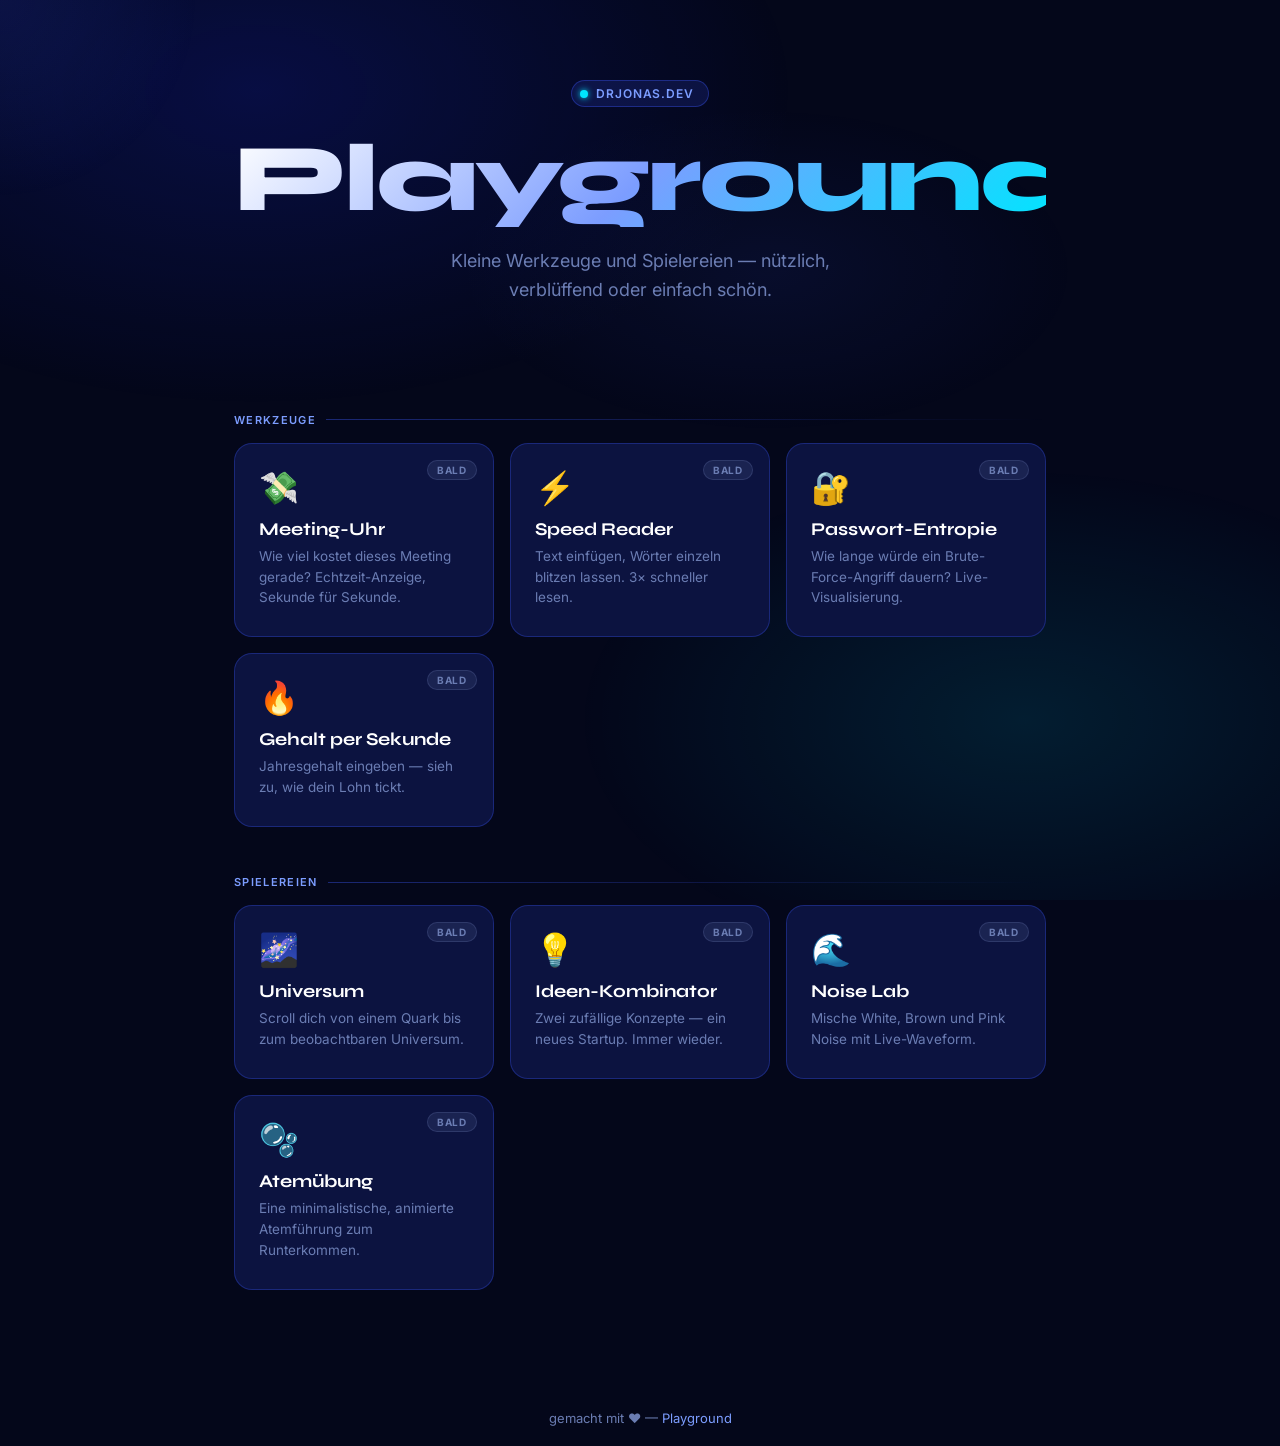
==== index.html @ 652d84ad "feat: add Playground homepage (neal.fun-style, blue design)" ====
<!DOCTYPE html>
<html lang="de">
<head>
  <meta charset="UTF-8" />
  <meta name="viewport" content="width=device-width, initial-scale=1.0" />
  <title>Playground</title>
  <style>
    @import url('https://fonts.googleapis.com/css2?family=Syne:wght@700;800&family=Inter:wght@400;500;600&display=swap');

    *, *::before, *::after { box-sizing: border-box; margin: 0; padding: 0; }

    :root {
      --bg:        #04071a;
      --bg2:       #080e2e;
      --blue-1:    #1a2fff;
      --blue-2:    #3d5afe;
      --blue-3:    #7c9dff;
      --blue-4:    #b0c4ff;
      --accent:    #00e5ff;
      --text:      #e8eeff;
      --muted:     #6b7db3;
      --card-bg:   #0c1340;
      --card-border: rgba(61, 90, 254, 0.3);
    }

    html { scroll-behavior: smooth; }

    body {
      background: var(--bg);
      color: var(--text);
      font-family: 'Inter', sans-serif;
      min-height: 100vh;
      overflow-x: hidden;
    }

    /* ── background blobs ── */
    body::before {
      content: '';
      position: fixed;
      inset: 0;
      background:
        radial-gradient(ellipse 60% 50% at 20% 10%, rgba(26,47,255,.18) 0%, transparent 70%),
        radial-gradient(ellipse 50% 40% at 80% 80%, rgba(0,229,255,.10) 0%, transparent 70%),
        radial-gradient(ellipse 40% 30% at 60% 30%, rgba(61,90,254,.08) 0%, transparent 60%);
      pointer-events: none;
      z-index: 0;
    }

    /* ── stars ── */
    .stars {
      position: fixed;
      inset: 0;
      pointer-events: none;
      z-index: 0;
    }
    .star {
      position: absolute;
      border-radius: 50%;
      background: #fff;
      opacity: 0;
      animation: twinkle var(--d, 4s) var(--delay, 0s) infinite;
    }
    @keyframes twinkle {
      0%, 100% { opacity: 0; }
      50%       { opacity: var(--op, .6); }
    }

    /* ── layout ── */
    .wrapper {
      position: relative;
      z-index: 1;
      max-width: 860px;
      margin: 0 auto;
      padding: 0 24px 80px;
    }

    /* ── header ── */
    header {
      text-align: center;
      padding: 80px 0 60px;
    }

    .logo-chip {
      display: inline-flex;
      align-items: center;
      gap: 8px;
      background: rgba(61,90,254,.15);
      border: 1px solid rgba(61,90,254,.35);
      border-radius: 999px;
      padding: 5px 14px 5px 8px;
      font-size: 12px;
      font-weight: 600;
      letter-spacing: .08em;
      color: var(--blue-3);
      text-transform: uppercase;
      margin-bottom: 24px;
    }
    .logo-chip .dot {
      width: 8px; height: 8px;
      border-radius: 50%;
      background: var(--accent);
      box-shadow: 0 0 6px var(--accent);
      animation: pulse 2s ease-in-out infinite;
    }
    @keyframes pulse {
      0%, 100% { transform: scale(1); opacity: 1; }
      50%       { transform: scale(1.4); opacity: .7; }
    }

    h1 {
      font-family: 'Syne', sans-serif;
      font-size: clamp(52px, 10vw, 96px);
      font-weight: 800;
      line-height: 1;
      letter-spacing: -.03em;
      background: linear-gradient(135deg, #fff 0%, var(--blue-3) 50%, var(--accent) 100%);
      -webkit-background-clip: text;
      -webkit-text-fill-color: transparent;
      background-clip: text;
      margin-bottom: 20px;
    }

    .tagline {
      font-size: 18px;
      color: var(--muted);
      max-width: 420px;
      margin: 0 auto;
      line-height: 1.6;
    }

    /* ── section label ── */
    .section-label {
      font-size: 11px;
      font-weight: 600;
      letter-spacing: .12em;
      text-transform: uppercase;
      color: var(--blue-3);
      margin: 48px 0 16px;
      display: flex;
      align-items: center;
      gap: 10px;
    }
    .section-label::after {
      content: '';
      flex: 1;
      height: 1px;
      background: linear-gradient(90deg, rgba(61,90,254,.4), transparent);
    }

    /* ── card grid ── */
    .grid {
      display: grid;
      grid-template-columns: repeat(auto-fill, minmax(240px, 1fr));
      gap: 16px;
    }

    .card {
      position: relative;
      background: var(--card-bg);
      border: 1px solid var(--card-border);
      border-radius: 18px;
      padding: 28px 24px;
      cursor: pointer;
      text-decoration: none;
      color: inherit;
      overflow: hidden;
      transition: transform .2s ease, border-color .2s ease, box-shadow .2s ease;
      display: block;
    }
    .card::before {
      content: '';
      position: absolute;
      inset: 0;
      background: linear-gradient(135deg, rgba(61,90,254,.06) 0%, transparent 60%);
      opacity: 0;
      transition: opacity .25s;
    }
    .card:hover {
      transform: translateY(-4px);
      border-color: rgba(61,90,254,.7);
      box-shadow: 0 8px 32px rgba(26,47,255,.2), 0 0 0 1px rgba(0,229,255,.08);
    }
    .card:hover::before { opacity: 1; }

    /* glow corner on hover */
    .card::after {
      content: '';
      position: absolute;
      top: -40px; right: -40px;
      width: 120px; height: 120px;
      border-radius: 50%;
      background: radial-gradient(circle, var(--accent) 0%, transparent 70%);
      opacity: 0;
      transition: opacity .3s;
      pointer-events: none;
    }
    .card:hover::after { opacity: .07; }

    .card-icon {
      font-size: 32px;
      margin-bottom: 14px;
      display: block;
      line-height: 1;
    }

    .card-title {
      font-family: 'Syne', sans-serif;
      font-size: 18px;
      font-weight: 700;
      color: #fff;
      margin-bottom: 6px;
    }

    .card-desc {
      font-size: 13.5px;
      color: var(--muted);
      line-height: 1.55;
    }

    .card-badge {
      position: absolute;
      top: 16px; right: 16px;
      font-size: 10px;
      font-weight: 700;
      letter-spacing: .08em;
      text-transform: uppercase;
      padding: 3px 9px;
      border-radius: 999px;
    }
    .badge-soon {
      background: rgba(107,125,179,.15);
      color: var(--muted);
      border: 1px solid rgba(107,125,179,.25);
    }
    .badge-new {
      background: rgba(0,229,255,.12);
      color: var(--accent);
      border: 1px solid rgba(0,229,255,.3);
    }

    /* ── footer ── */
    footer {
      text-align: center;
      padding: 40px 0 20px;
      font-size: 13px;
      color: var(--muted);
      position: relative;
      z-index: 1;
    }
    footer a {
      color: var(--blue-3);
      text-decoration: none;
    }
    footer a:hover { text-decoration: underline; }

    /* ── floating orb cursor highlight ── */
    .cursor-glow {
      position: fixed;
      width: 400px; height: 400px;
      border-radius: 50%;
      background: radial-gradient(circle, rgba(61,90,254,.12) 0%, transparent 70%);
      pointer-events: none;
      transform: translate(-50%, -50%);
      transition: left .15s ease, top .15s ease;
      z-index: 0;
    }
  </style>
</head>
<body>

<!-- star field -->
<div class="stars" id="stars"></div>

<!-- cursor glow -->
<div class="cursor-glow" id="glow"></div>

<div class="wrapper">
  <header>
    <div class="logo-chip"><span class="dot"></span>drjonas.dev</div>
    <h1>Playground</h1>
    <p class="tagline">Kleine Werkzeuge und Spielereien — nützlich, verblüffend oder einfach schön.</p>
  </header>

  <!-- TOOLS -->
  <div class="section-label">Werkzeuge</div>
  <div class="grid">

    <a class="card" href="#">
      <span class="card-icon">💸</span>
      <div class="card-title">Meeting-Uhr</div>
      <p class="card-desc">Wie viel kostet dieses Meeting gerade? Echtzeit-Anzeige, Sekunde für Sekunde.</p>
      <span class="card-badge badge-soon">Bald</span>
    </a>

    <a class="card" href="#">
      <span class="card-icon">⚡</span>
      <div class="card-title">Speed Reader</div>
      <p class="card-desc">Text einfügen, Wörter einzeln blitzen lassen. 3× schneller lesen.</p>
      <span class="card-badge badge-soon">Bald</span>
    </a>

    <a class="card" href="#">
      <span class="card-icon">🔐</span>
      <div class="card-title">Passwort-Entropie</div>
      <p class="card-desc">Wie lange würde ein Brute-Force-Angriff dauern? Live-Visualisierung.</p>
      <span class="card-badge badge-soon">Bald</span>
    </a>

    <a class="card" href="#">
      <span class="card-icon">🔥</span>
      <div class="card-title">Gehalt per Sekunde</div>
      <p class="card-desc">Jahresgehalt eingeben — sieh zu, wie dein Lohn tickt.</p>
      <span class="card-badge badge-soon">Bald</span>
    </a>

  </div>

  <!-- SPIELEREIEN -->
  <div class="section-label">Spielereien</div>
  <div class="grid">

    <a class="card" href="#">
      <span class="card-icon">🌌</span>
      <div class="card-title">Universum</div>
      <p class="card-desc">Scroll dich von einem Quark bis zum beobachtbaren Universum.</p>
      <span class="card-badge badge-soon">Bald</span>
    </a>

    <a class="card" href="#">
      <span class="card-icon">💡</span>
      <div class="card-title">Ideen-Kombinator</div>
      <p class="card-desc">Zwei zufällige Konzepte — ein neues Startup. Immer wieder.</p>
      <span class="card-badge badge-soon">Bald</span>
    </a>

    <a class="card" href="#">
      <span class="card-icon">🌊</span>
      <div class="card-title">Noise Lab</div>
      <p class="card-desc">Mische White, Brown und Pink Noise mit Live-Waveform.</p>
      <span class="card-badge badge-soon">Bald</span>
    </a>

    <a class="card" href="#">
      <span class="card-icon">🫧</span>
      <div class="card-title">Atemübung</div>
      <p class="card-desc">Eine minimalistische, animierte Atemführung zum Runterkommen.</p>
      <span class="card-badge badge-soon">Bald</span>
    </a>

  </div>
</div>

<footer>
  gemacht mit ♥ &mdash; <a href="#">Playground</a>
</footer>

<script>
  // ── star field ──
  const starsEl = document.getElementById('stars');
  for (let i = 0; i < 120; i++) {
    const s = document.createElement('div');
    s.className = 'star';
    const size = Math.random() * 2.5 + .5;
    s.style.cssText = `
      left:${Math.random()*100}%;
      top:${Math.random()*100}%;
      width:${size}px;
      height:${size}px;
      --d:${(Math.random()*5+3).toFixed(1)}s;
      --delay:${(Math.random()*6).toFixed(1)}s;
      --op:${(Math.random()*.5+.2).toFixed(2)};
    `;
    starsEl.appendChild(s);
  }

  // ── cursor glow ──
  const glow = document.getElementById('glow');
  document.addEventListener('mousemove', e => {
    glow.style.left = e.clientX + 'px';
    glow.style.top  = e.clientY + 'px';
  });
</script>
</body>
</html>
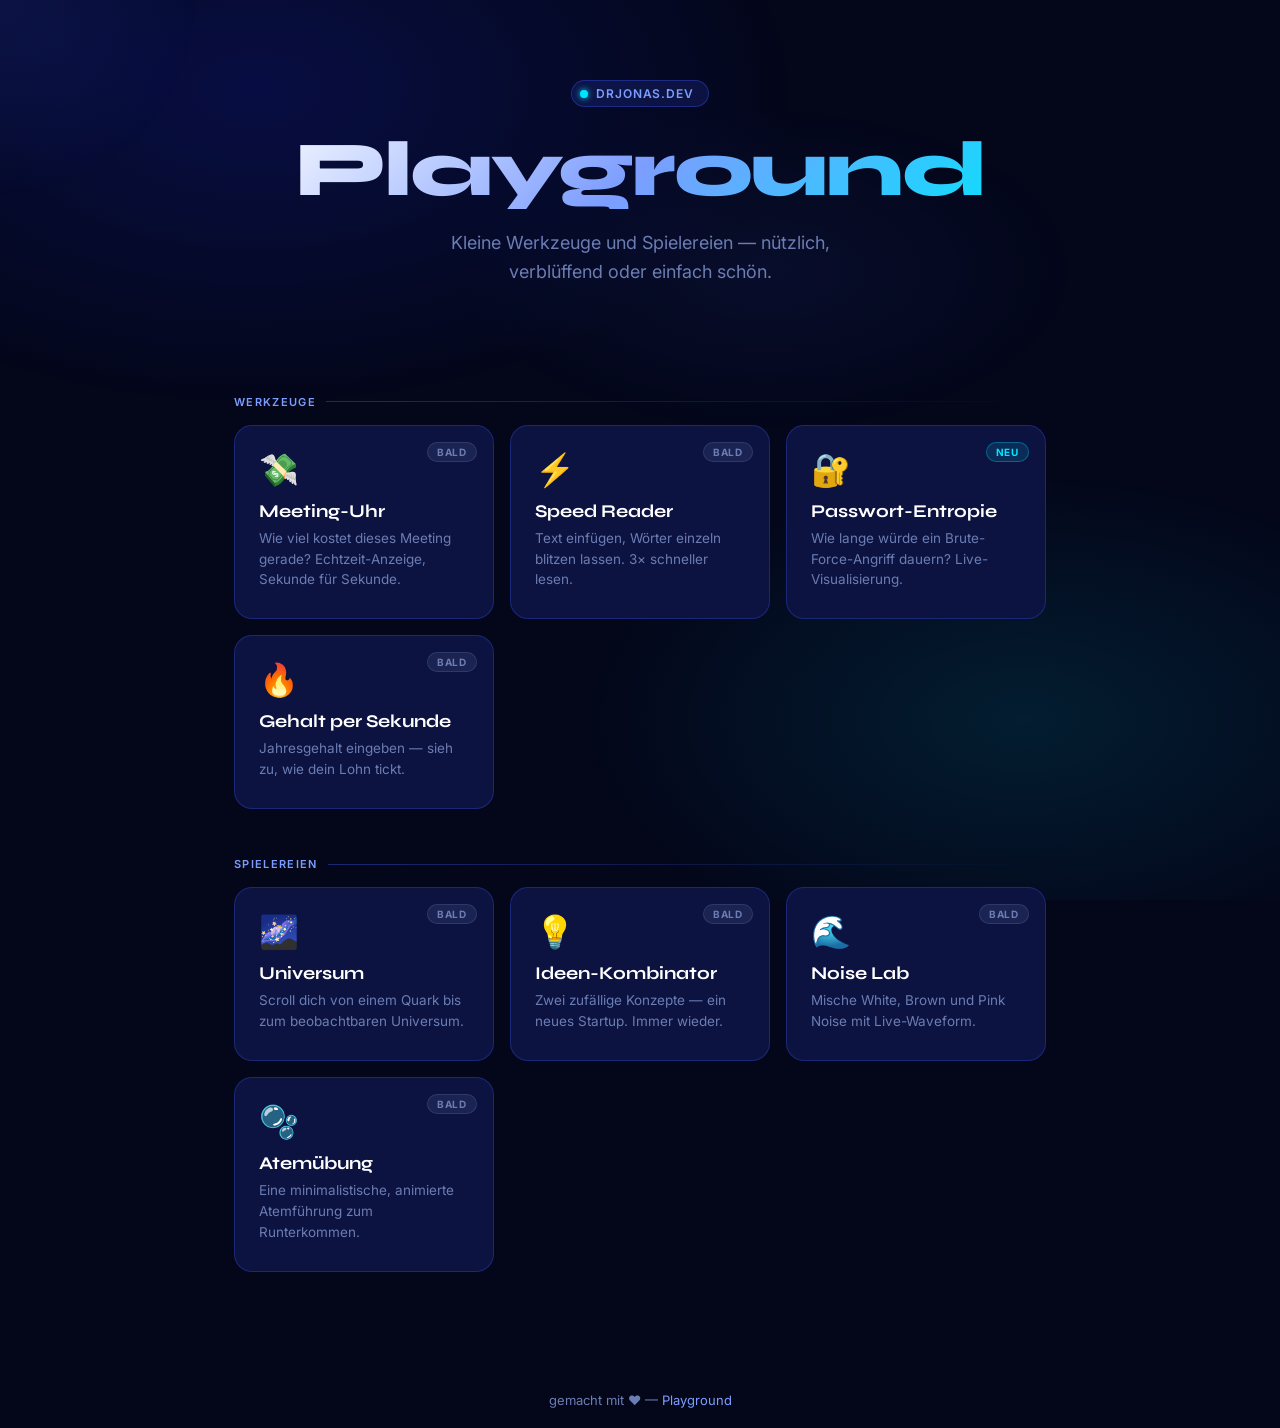
==== commit 829ea60f: "password-entropie" ====
--- a/index.html
+++ b/index.html
@@ -4,267 +4,7 @@
   <meta charset="UTF-8" />
   <meta name="viewport" content="width=device-width, initial-scale=1.0" />
   <title>Playground</title>
-  <style>
-    @import url('https://fonts.googleapis.com/css2?family=Syne:wght@700;800&family=Inter:wght@400;500;600&display=swap');
-
-    *, *::before, *::after { box-sizing: border-box; margin: 0; padding: 0; }
-
-    :root {
-      --bg:        #04071a;
-      --bg2:       #080e2e;
-      --blue-1:    #1a2fff;
-      --blue-2:    #3d5afe;
-      --blue-3:    #7c9dff;
-      --blue-4:    #b0c4ff;
-      --accent:    #00e5ff;
-      --text:      #e8eeff;
-      --muted:     #6b7db3;
-      --card-bg:   #0c1340;
-      --card-border: rgba(61, 90, 254, 0.3);
-    }
-
-    html { scroll-behavior: smooth; }
-
-    body {
-      background: var(--bg);
-      color: var(--text);
-      font-family: 'Inter', sans-serif;
-      min-height: 100vh;
-      overflow-x: hidden;
-    }
-
-    /* ── background blobs ── */
-    body::before {
-      content: '';
-      position: fixed;
-      inset: 0;
-      background:
-        radial-gradient(ellipse 60% 50% at 20% 10%, rgba(26,47,255,.18) 0%, transparent 70%),
-        radial-gradient(ellipse 50% 40% at 80% 80%, rgba(0,229,255,.10) 0%, transparent 70%),
-        radial-gradient(ellipse 40% 30% at 60% 30%, rgba(61,90,254,.08) 0%, transparent 60%);
-      pointer-events: none;
-      z-index: 0;
-    }
-
-    /* ── stars ── */
-    .stars {
-      position: fixed;
-      inset: 0;
-      pointer-events: none;
-      z-index: 0;
-    }
-    .star {
-      position: absolute;
-      border-radius: 50%;
-      background: #fff;
-      opacity: 0;
-      animation: twinkle var(--d, 4s) var(--delay, 0s) infinite;
-    }
-    @keyframes twinkle {
-      0%, 100% { opacity: 0; }
-      50%       { opacity: var(--op, .6); }
-    }
-
-    /* ── layout ── */
-    .wrapper {
-      position: relative;
-      z-index: 1;
-      max-width: 860px;
-      margin: 0 auto;
-      padding: 0 24px 80px;
-    }
-
-    /* ── header ── */
-    header {
-      text-align: center;
-      padding: 80px 0 60px;
-    }
-
-    .logo-chip {
-      display: inline-flex;
-      align-items: center;
-      gap: 8px;
-      background: rgba(61,90,254,.15);
-      border: 1px solid rgba(61,90,254,.35);
-      border-radius: 999px;
-      padding: 5px 14px 5px 8px;
-      font-size: 12px;
-      font-weight: 600;
-      letter-spacing: .08em;
-      color: var(--blue-3);
-      text-transform: uppercase;
-      margin-bottom: 24px;
-    }
-    .logo-chip .dot {
-      width: 8px; height: 8px;
-      border-radius: 50%;
-      background: var(--accent);
-      box-shadow: 0 0 6px var(--accent);
-      animation: pulse 2s ease-in-out infinite;
-    }
-    @keyframes pulse {
-      0%, 100% { transform: scale(1); opacity: 1; }
-      50%       { transform: scale(1.4); opacity: .7; }
-    }
-
-    h1 {
-      font-family: 'Syne', sans-serif;
-      font-size: clamp(52px, 10vw, 96px);
-      font-weight: 800;
-      line-height: 1;
-      letter-spacing: -.03em;
-      background: linear-gradient(135deg, #fff 0%, var(--blue-3) 50%, var(--accent) 100%);
-      -webkit-background-clip: text;
-      -webkit-text-fill-color: transparent;
-      background-clip: text;
-      margin-bottom: 20px;
-    }
-
-    .tagline {
-      font-size: 18px;
-      color: var(--muted);
-      max-width: 420px;
-      margin: 0 auto;
-      line-height: 1.6;
-    }
-
-    /* ── section label ── */
-    .section-label {
-      font-size: 11px;
-      font-weight: 600;
-      letter-spacing: .12em;
-      text-transform: uppercase;
-      color: var(--blue-3);
-      margin: 48px 0 16px;
-      display: flex;
-      align-items: center;
-      gap: 10px;
-    }
-    .section-label::after {
-      content: '';
-      flex: 1;
-      height: 1px;
-      background: linear-gradient(90deg, rgba(61,90,254,.4), transparent);
-    }
-
-    /* ── card grid ── */
-    .grid {
-      display: grid;
-      grid-template-columns: repeat(auto-fill, minmax(240px, 1fr));
-      gap: 16px;
-    }
-
-    .card {
-      position: relative;
-      background: var(--card-bg);
-      border: 1px solid var(--card-border);
-      border-radius: 18px;
-      padding: 28px 24px;
-      cursor: pointer;
-      text-decoration: none;
-      color: inherit;
-      overflow: hidden;
-      transition: transform .2s ease, border-color .2s ease, box-shadow .2s ease;
-      display: block;
-    }
-    .card::before {
-      content: '';
-      position: absolute;
-      inset: 0;
-      background: linear-gradient(135deg, rgba(61,90,254,.06) 0%, transparent 60%);
-      opacity: 0;
-      transition: opacity .25s;
-    }
-    .card:hover {
-      transform: translateY(-4px);
-      border-color: rgba(61,90,254,.7);
-      box-shadow: 0 8px 32px rgba(26,47,255,.2), 0 0 0 1px rgba(0,229,255,.08);
-    }
-    .card:hover::before { opacity: 1; }
-
-    /* glow corner on hover */
-    .card::after {
-      content: '';
-      position: absolute;
-      top: -40px; right: -40px;
-      width: 120px; height: 120px;
-      border-radius: 50%;
-      background: radial-gradient(circle, var(--accent) 0%, transparent 70%);
-      opacity: 0;
-      transition: opacity .3s;
-      pointer-events: none;
-    }
-    .card:hover::after { opacity: .07; }
-
-    .card-icon {
-      font-size: 32px;
-      margin-bottom: 14px;
-      display: block;
-      line-height: 1;
-    }
-
-    .card-title {
-      font-family: 'Syne', sans-serif;
-      font-size: 18px;
-      font-weight: 700;
-      color: #fff;
-      margin-bottom: 6px;
-    }
-
-    .card-desc {
-      font-size: 13.5px;
-      color: var(--muted);
-      line-height: 1.55;
-    }
-
-    .card-badge {
-      position: absolute;
-      top: 16px; right: 16px;
-      font-size: 10px;
-      font-weight: 700;
-      letter-spacing: .08em;
-      text-transform: uppercase;
-      padding: 3px 9px;
-      border-radius: 999px;
-    }
-    .badge-soon {
-      background: rgba(107,125,179,.15);
-      color: var(--muted);
-      border: 1px solid rgba(107,125,179,.25);
-    }
-    .badge-new {
-      background: rgba(0,229,255,.12);
-      color: var(--accent);
-      border: 1px solid rgba(0,229,255,.3);
-    }
-
-    /* ── footer ── */
-    footer {
-      text-align: center;
-      padding: 40px 0 20px;
-      font-size: 13px;
-      color: var(--muted);
-      position: relative;
-      z-index: 1;
-    }
-    footer a {
-      color: var(--blue-3);
-      text-decoration: none;
-    }
-    footer a:hover { text-decoration: underline; }
-
-    /* ── floating orb cursor highlight ── */
-    .cursor-glow {
-      position: fixed;
-      width: 400px; height: 400px;
-      border-radius: 50%;
-      background: radial-gradient(circle, rgba(61,90,254,.12) 0%, transparent 70%);
-      pointer-events: none;
-      transform: translate(-50%, -50%);
-      transition: left .15s ease, top .15s ease;
-      z-index: 0;
-    }
-  </style>
+  <link rel="stylesheet" href="style.css" />
 </head>
 <body>
 
@@ -299,11 +39,11 @@
       <span class="card-badge badge-soon">Bald</span>
     </a>
 
-    <a class="card" href="#">
+    <a class="card" href="passwort-entropie/index.html">
       <span class="card-icon">🔐</span>
       <div class="card-title">Passwort-Entropie</div>
       <p class="card-desc">Wie lange würde ein Brute-Force-Angriff dauern? Live-Visualisierung.</p>
-      <span class="card-badge badge-soon">Bald</span>
+      <span class="card-badge badge-new">Neu</span>
     </a>
 
     <a class="card" href="#">
@@ -354,31 +94,6 @@
   gemacht mit ♥ &mdash; <a href="#">Playground</a>
 </footer>
 
-<script>
-  // ── star field ──
-  const starsEl = document.getElementById('stars');
-  for (let i = 0; i < 120; i++) {
-    const s = document.createElement('div');
-    s.className = 'star';
-    const size = Math.random() * 2.5 + .5;
-    s.style.cssText = `
-      left:${Math.random()*100}%;
-      top:${Math.random()*100}%;
-      width:${size}px;
-      height:${size}px;
-      --d:${(Math.random()*5+3).toFixed(1)}s;
-      --delay:${(Math.random()*6).toFixed(1)}s;
-      --op:${(Math.random()*.5+.2).toFixed(2)};
-    `;
-    starsEl.appendChild(s);
-  }
-
-  // ── cursor glow ──
-  const glow = document.getElementById('glow');
-  document.addEventListener('mousemove', e => {
-    glow.style.left = e.clientX + 'px';
-    glow.style.top  = e.clientY + 'px';
-  });
-</script>
+<script src="main.js"></script>
 </body>
 </html>
--- a/style.css
+++ b/style.css
@@ -0,0 +1,259 @@
+@import url('https://fonts.googleapis.com/css2?family=Syne:wght@700;800&family=Inter:wght@400;500;600&display=swap');
+
+*, *::before, *::after { box-sizing: border-box; margin: 0; padding: 0; }
+
+:root {
+  --bg:        #04071a;
+  --bg2:       #080e2e;
+  --blue-1:    #1a2fff;
+  --blue-2:    #3d5afe;
+  --blue-3:    #7c9dff;
+  --blue-4:    #b0c4ff;
+  --accent:    #00e5ff;
+  --text:      #e8eeff;
+  --muted:     #6b7db3;
+  --card-bg:   #0c1340;
+  --card-border: rgba(61, 90, 254, 0.3);
+}
+
+html { scroll-behavior: smooth; }
+
+body {
+  background: var(--bg);
+  color: var(--text);
+  font-family: 'Inter', sans-serif;
+  min-height: 100vh;
+  overflow-x: hidden;
+}
+
+/* ── background blobs ── */
+body::before {
+  content: '';
+  position: fixed;
+  inset: 0;
+  background:
+    radial-gradient(ellipse 60% 50% at 20% 10%, rgba(26,47,255,.18) 0%, transparent 70%),
+    radial-gradient(ellipse 50% 40% at 80% 80%, rgba(0,229,255,.10) 0%, transparent 70%),
+    radial-gradient(ellipse 40% 30% at 60% 30%, rgba(61,90,254,.08) 0%, transparent 60%);
+  pointer-events: none;
+  z-index: 0;
+}
+
+/* ── stars ── */
+.stars {
+  position: fixed;
+  inset: 0;
+  pointer-events: none;
+  z-index: 0;
+}
+.star {
+  position: absolute;
+  border-radius: 50%;
+  background: #fff;
+  opacity: 0;
+  animation: twinkle var(--d, 4s) var(--delay, 0s) infinite;
+}
+@keyframes twinkle {
+  0%, 100% { opacity: 0; }
+  50%       { opacity: var(--op, .6); }
+}
+
+/* ── layout ── */
+.wrapper {
+  position: relative;
+  z-index: 1;
+  max-width: 860px;
+  margin: 0 auto;
+  padding: 0 24px 80px;
+}
+
+/* ── header ── */
+header {
+  text-align: center;
+  padding: 80px 0 60px;
+}
+
+.logo-chip {
+  display: inline-flex;
+  align-items: center;
+  gap: 8px;
+  background: rgba(61,90,254,.15);
+  border: 1px solid rgba(61,90,254,.35);
+  border-radius: 999px;
+  padding: 5px 14px 5px 8px;
+  font-size: 12px;
+  font-weight: 600;
+  letter-spacing: .08em;
+  color: var(--blue-3);
+  text-transform: uppercase;
+  margin-bottom: 24px;
+}
+.logo-chip .dot {
+  width: 8px; height: 8px;
+  border-radius: 50%;
+  background: var(--accent);
+  box-shadow: 0 0 6px var(--accent);
+  animation: pulse 2s ease-in-out infinite;
+}
+@keyframes pulse {
+  0%, 100% { transform: scale(1); opacity: 1; }
+  50%       { transform: scale(1.4); opacity: .7; }
+}
+
+h1 {
+  font-family: 'Syne', sans-serif;
+  font-size: clamp(48px, 9vw, 78px);
+  font-weight: 800;
+  line-height: 1;
+  letter-spacing: -.03em;
+  background: linear-gradient(135deg, #fff 0%, var(--blue-3) 50%, var(--accent) 100%);
+  -webkit-background-clip: text;
+  -webkit-text-fill-color: transparent;
+  background-clip: text;
+  margin-bottom: 20px;
+}
+
+.tagline {
+  font-size: 18px;
+  color: var(--muted);
+  max-width: 420px;
+  margin: 0 auto;
+  line-height: 1.6;
+}
+
+/* ── section label ── */
+.section-label {
+  font-size: 11px;
+  font-weight: 600;
+  letter-spacing: .12em;
+  text-transform: uppercase;
+  color: var(--blue-3);
+  margin: 48px 0 16px;
+  display: flex;
+  align-items: center;
+  gap: 10px;
+}
+.section-label::after {
+  content: '';
+  flex: 1;
+  height: 1px;
+  background: linear-gradient(90deg, rgba(61,90,254,.4), transparent);
+}
+
+/* ── card grid ── */
+.grid {
+  display: grid;
+  grid-template-columns: repeat(auto-fill, minmax(240px, 1fr));
+  gap: 16px;
+}
+
+.card {
+  position: relative;
+  background: var(--card-bg);
+  border: 1px solid var(--card-border);
+  border-radius: 18px;
+  padding: 28px 24px;
+  cursor: pointer;
+  text-decoration: none;
+  color: inherit;
+  overflow: hidden;
+  transition: transform .2s ease, border-color .2s ease, box-shadow .2s ease;
+  display: block;
+}
+.card::before {
+  content: '';
+  position: absolute;
+  inset: 0;
+  background: linear-gradient(135deg, rgba(61,90,254,.06) 0%, transparent 60%);
+  opacity: 0;
+  transition: opacity .25s;
+}
+.card:hover {
+  transform: translateY(-4px);
+  border-color: rgba(61,90,254,.7);
+  box-shadow: 0 8px 32px rgba(26,47,255,.2), 0 0 0 1px rgba(0,229,255,.08);
+}
+.card:hover::before { opacity: 1; }
+
+/* glow corner on hover */
+.card::after {
+  content: '';
+  position: absolute;
+  top: -40px; right: -40px;
+  width: 120px; height: 120px;
+  border-radius: 50%;
+  background: radial-gradient(circle, var(--accent) 0%, transparent 70%);
+  opacity: 0;
+  transition: opacity .3s;
+  pointer-events: none;
+}
+.card:hover::after { opacity: .07; }
+
+.card-icon {
+  font-size: 32px;
+  margin-bottom: 14px;
+  display: block;
+  line-height: 1;
+}
+
+.card-title {
+  font-family: 'Syne', sans-serif;
+  font-size: 18px;
+  font-weight: 700;
+  color: #fff;
+  margin-bottom: 6px;
+}
+
+.card-desc {
+  font-size: 13.5px;
+  color: var(--muted);
+  line-height: 1.55;
+}
+
+.card-badge {
+  position: absolute;
+  top: 16px; right: 16px;
+  font-size: 10px;
+  font-weight: 700;
+  letter-spacing: .08em;
+  text-transform: uppercase;
+  padding: 3px 9px;
+  border-radius: 999px;
+}
+.badge-soon {
+  background: rgba(107,125,179,.15);
+  color: var(--muted);
+  border: 1px solid rgba(107,125,179,.25);
+}
+.badge-new {
+  background: rgba(0,229,255,.12);
+  color: var(--accent);
+  border: 1px solid rgba(0,229,255,.3);
+}
+
+/* ── footer ── */
+footer {
+  text-align: center;
+  padding: 40px 0 20px;
+  font-size: 13px;
+  color: var(--muted);
+  position: relative;
+  z-index: 1;
+}
+footer a {
+  color: var(--blue-3);
+  text-decoration: none;
+}
+footer a:hover { text-decoration: underline; }
+
+/* ── floating orb cursor highlight ── */
+.cursor-glow {
+  position: fixed;
+  width: 400px; height: 400px;
+  border-radius: 50%;
+  background: radial-gradient(circle, rgba(61,90,254,.12) 0%, transparent 70%);
+  pointer-events: none;
+  transform: translate(-50%, -50%);
+  transition: left .15s ease, top .15s ease;
+  z-index: 0;
+}
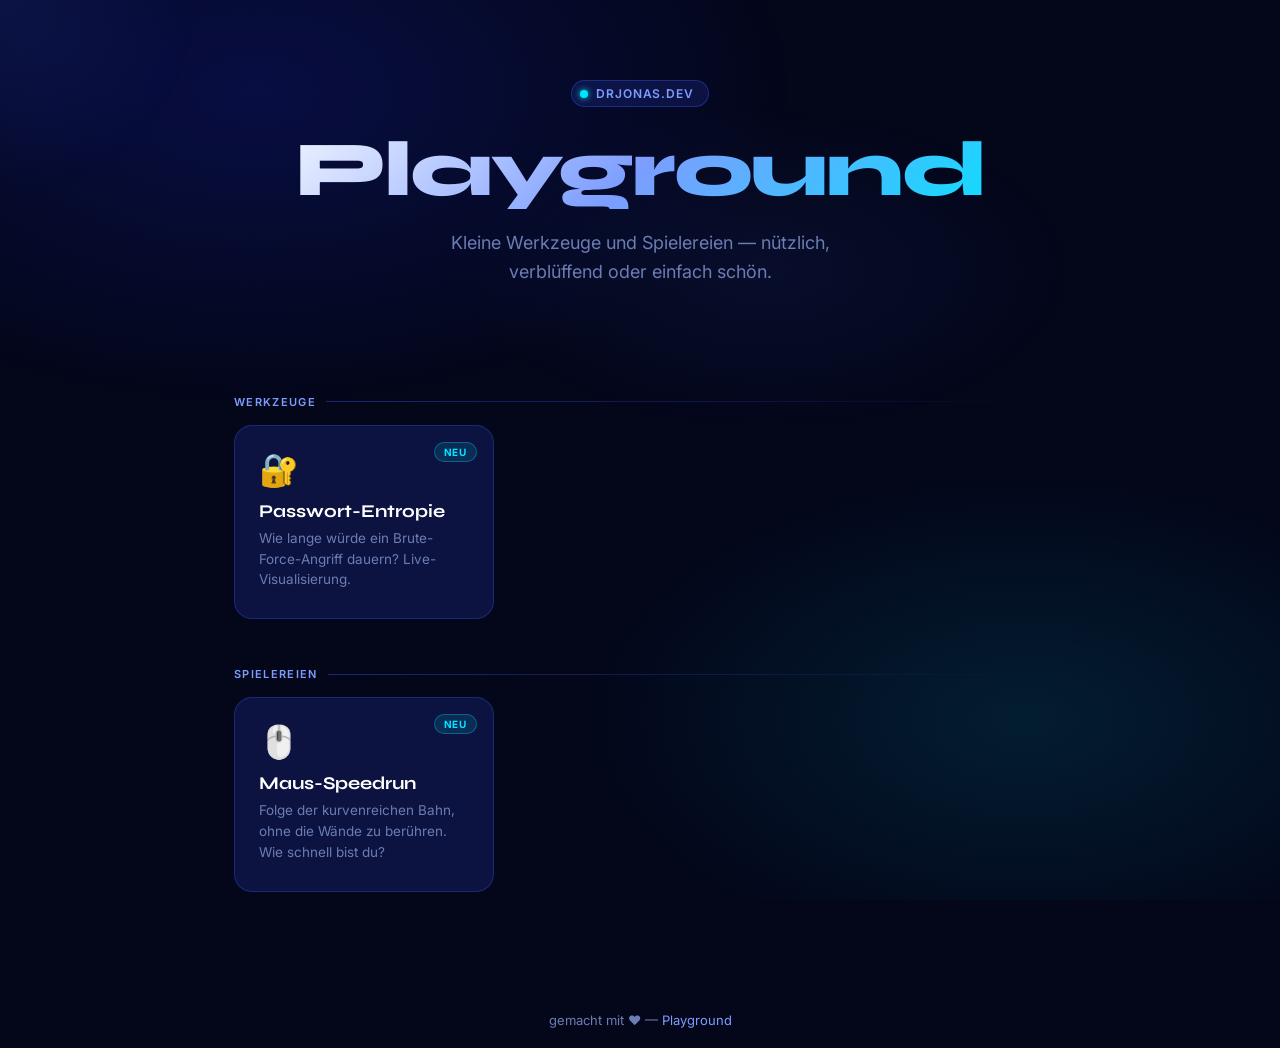
==== commit 59352dd2: "helf working mouse racer game" ====
--- a/index.html
+++ b/index.html
@@ -25,32 +25,11 @@
   <div class="section-label">Werkzeuge</div>
   <div class="grid">
 
-    <a class="card" href="#">
-      <span class="card-icon">💸</span>
-      <div class="card-title">Meeting-Uhr</div>
-      <p class="card-desc">Wie viel kostet dieses Meeting gerade? Echtzeit-Anzeige, Sekunde für Sekunde.</p>
-      <span class="card-badge badge-soon">Bald</span>
-    </a>
-
-    <a class="card" href="#">
-      <span class="card-icon">⚡</span>
-      <div class="card-title">Speed Reader</div>
-      <p class="card-desc">Text einfügen, Wörter einzeln blitzen lassen. 3× schneller lesen.</p>
-      <span class="card-badge badge-soon">Bald</span>
-    </a>
-
     <a class="card" href="passwort-entropie/index.html">
       <span class="card-icon">🔐</span>
       <div class="card-title">Passwort-Entropie</div>
       <p class="card-desc">Wie lange würde ein Brute-Force-Angriff dauern? Live-Visualisierung.</p>
       <span class="card-badge badge-new">Neu</span>
-    </a>
-
-    <a class="card" href="#">
-      <span class="card-icon">🔥</span>
-      <div class="card-title">Gehalt per Sekunde</div>
-      <p class="card-desc">Jahresgehalt eingeben — sieh zu, wie dein Lohn tickt.</p>
-      <span class="card-badge badge-soon">Bald</span>
     </a>
 
   </div>
@@ -59,32 +38,11 @@
   <div class="section-label">Spielereien</div>
   <div class="grid">
 
-    <a class="card" href="#">
-      <span class="card-icon">🌌</span>
-      <div class="card-title">Universum</div>
-      <p class="card-desc">Scroll dich von einem Quark bis zum beobachtbaren Universum.</p>
-      <span class="card-badge badge-soon">Bald</span>
-    </a>
-
-    <a class="card" href="#">
-      <span class="card-icon">💡</span>
-      <div class="card-title">Ideen-Kombinator</div>
-      <p class="card-desc">Zwei zufällige Konzepte — ein neues Startup. Immer wieder.</p>
-      <span class="card-badge badge-soon">Bald</span>
-    </a>
-
-    <a class="card" href="#">
-      <span class="card-icon">🌊</span>
-      <div class="card-title">Noise Lab</div>
-      <p class="card-desc">Mische White, Brown und Pink Noise mit Live-Waveform.</p>
-      <span class="card-badge badge-soon">Bald</span>
-    </a>
-
-    <a class="card" href="#">
-      <span class="card-icon">🫧</span>
-      <div class="card-title">Atemübung</div>
-      <p class="card-desc">Eine minimalistische, animierte Atemführung zum Runterkommen.</p>
-      <span class="card-badge badge-soon">Bald</span>
+    <a class="card" href="maus-speedrun/index.html">
+      <span class="card-icon">🖱️</span>
+      <div class="card-title">Maus-Speedrun</div>
+      <p class="card-desc">Folge der kurvenreichen Bahn, ohne die Wände zu berühren. Wie schnell bist du?</p>
+      <span class="card-badge badge-new">Neu</span>
     </a>
 
   </div>
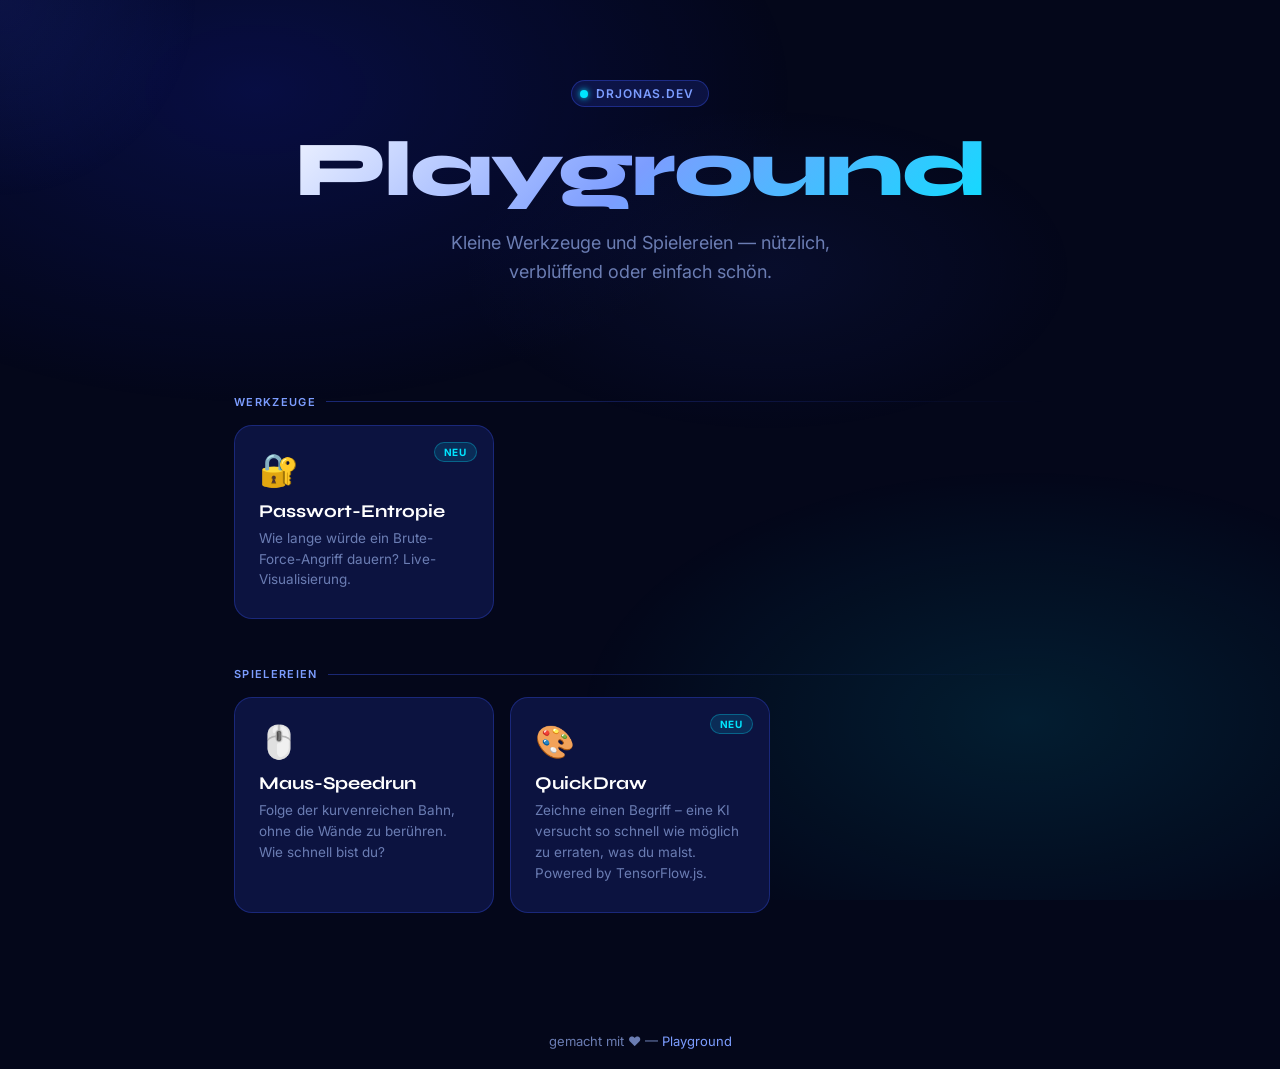
==== commit 3d7cb58c: "Add QuickDraw KI-Rategame Zeichne-und-Rate Spiel mit TensorFlow.js + vortrainiertem Google QuickDraw" ====
--- a/index.html
+++ b/index.html
@@ -42,6 +42,12 @@
       <span class="card-icon">🖱️</span>
       <div class="card-title">Maus-Speedrun</div>
       <p class="card-desc">Folge der kurvenreichen Bahn, ohne die Wände zu berühren. Wie schnell bist du?</p>
+    </a>
+
+    <a class="card" href="quickdraw-guesser/index.html">
+      <span class="card-icon">🎨</span>
+      <div class="card-title">QuickDraw</div>
+      <p class="card-desc">Zeichne einen Begriff – eine KI versucht so schnell wie möglich zu erraten, was du malst. Powered by TensorFlow.js.</p>
       <span class="card-badge badge-new">Neu</span>
     </a>
 
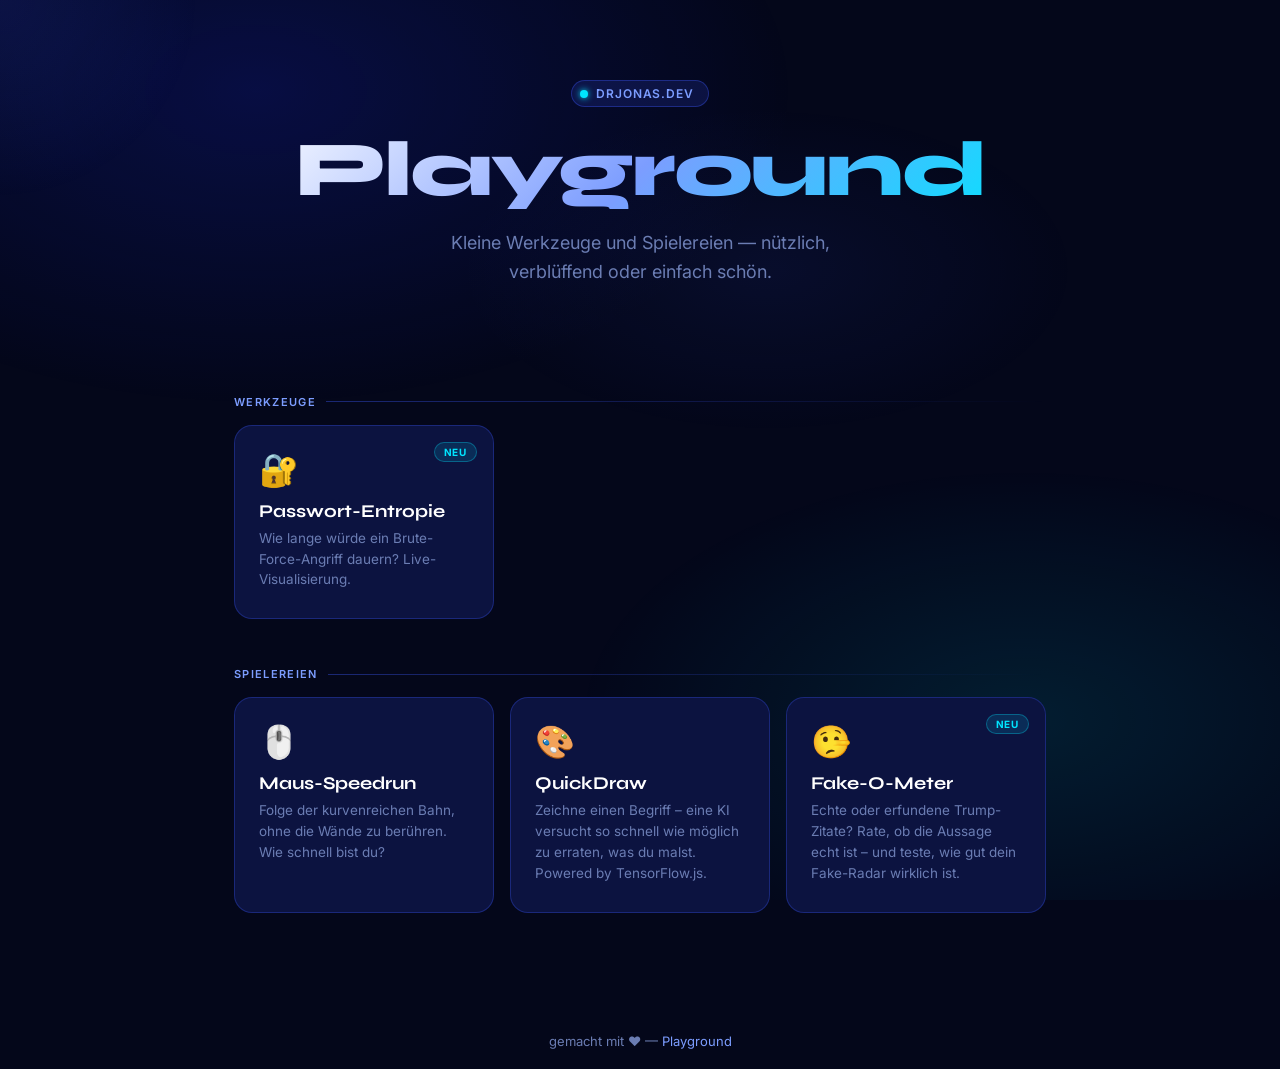
==== commit 8752a3d7: "fake-o-meter init" ====
--- a/index.html
+++ b/index.html
@@ -48,6 +48,12 @@
       <span class="card-icon">🎨</span>
       <div class="card-title">QuickDraw</div>
       <p class="card-desc">Zeichne einen Begriff – eine KI versucht so schnell wie möglich zu erraten, was du malst. Powered by TensorFlow.js.</p>
+    </a>
+
+    <a class="card" href="fake-o-meter/index.html">
+      <span class="card-icon">🤥</span>
+      <div class="card-title">Fake-O-Meter</div>
+      <p class="card-desc">Echte oder erfundene Trump-Zitate? Rate, ob die Aussage echt ist – und teste, wie gut dein Fake-Radar wirklich ist.</p>
       <span class="card-badge badge-new">Neu</span>
     </a>
 
--- a/style.css
+++ b/style.css
@@ -1,43 +1,4 @@
-@import url('https://fonts.googleapis.com/css2?family=Syne:wght@700;800&family=Inter:wght@400;500;600&display=swap');
-
-*, *::before, *::after { box-sizing: border-box; margin: 0; padding: 0; }
-
-:root {
-  --bg:        #04071a;
-  --bg2:       #080e2e;
-  --blue-1:    #1a2fff;
-  --blue-2:    #3d5afe;
-  --blue-3:    #7c9dff;
-  --blue-4:    #b0c4ff;
-  --accent:    #00e5ff;
-  --text:      #e8eeff;
-  --muted:     #6b7db3;
-  --card-bg:   #0c1340;
-  --card-border: rgba(61, 90, 254, 0.3);
-}
-
-html { scroll-behavior: smooth; }
-
-body {
-  background: var(--bg);
-  color: var(--text);
-  font-family: 'Inter', sans-serif;
-  min-height: 100vh;
-  overflow-x: hidden;
-}
-
-/* ── background blobs ── */
-body::before {
-  content: '';
-  position: fixed;
-  inset: 0;
-  background:
-    radial-gradient(ellipse 60% 50% at 20% 10%, rgba(26,47,255,.18) 0%, transparent 70%),
-    radial-gradient(ellipse 50% 40% at 80% 80%, rgba(0,229,255,.10) 0%, transparent 70%),
-    radial-gradient(ellipse 40% 30% at 60% 30%, rgba(61,90,254,.08) 0%, transparent 60%);
-  pointer-events: none;
-  z-index: 0;
-}
+@import url('./shared.css');
 
 /* ── stars ── */
 .stars {
@@ -121,25 +82,6 @@
   line-height: 1.6;
 }
 
-/* ── section label ── */
-.section-label {
-  font-size: 11px;
-  font-weight: 600;
-  letter-spacing: .12em;
-  text-transform: uppercase;
-  color: var(--blue-3);
-  margin: 48px 0 16px;
-  display: flex;
-  align-items: center;
-  gap: 10px;
-}
-.section-label::after {
-  content: '';
-  flex: 1;
-  height: 1px;
-  background: linear-gradient(90deg, rgba(61,90,254,.4), transparent);
-}
-
 /* ── card grid ── */
 .grid {
   display: grid;
@@ -174,8 +116,6 @@
   box-shadow: 0 8px 32px rgba(26,47,255,.2), 0 0 0 1px rgba(0,229,255,.08);
 }
 .card:hover::before { opacity: 1; }
-
-/* glow corner on hover */
 .card::after {
   content: '';
   position: absolute;
@@ -195,7 +135,6 @@
   display: block;
   line-height: 1;
 }
-
 .card-title {
   font-family: 'Syne', sans-serif;
   font-size: 18px;
@@ -203,7 +142,6 @@
   color: #fff;
   margin-bottom: 6px;
 }
-
 .card-desc {
   font-size: 13.5px;
   color: var(--muted);
@@ -231,22 +169,7 @@
   border: 1px solid rgba(0,229,255,.3);
 }
 
-/* ── footer ── */
-footer {
-  text-align: center;
-  padding: 40px 0 20px;
-  font-size: 13px;
-  color: var(--muted);
-  position: relative;
-  z-index: 1;
-}
-footer a {
-  color: var(--blue-3);
-  text-decoration: none;
-}
-footer a:hover { text-decoration: underline; }
-
-/* ── floating orb cursor highlight ── */
+/* ── cursor glow ── */
 .cursor-glow {
   position: fixed;
   width: 400px; height: 400px;
